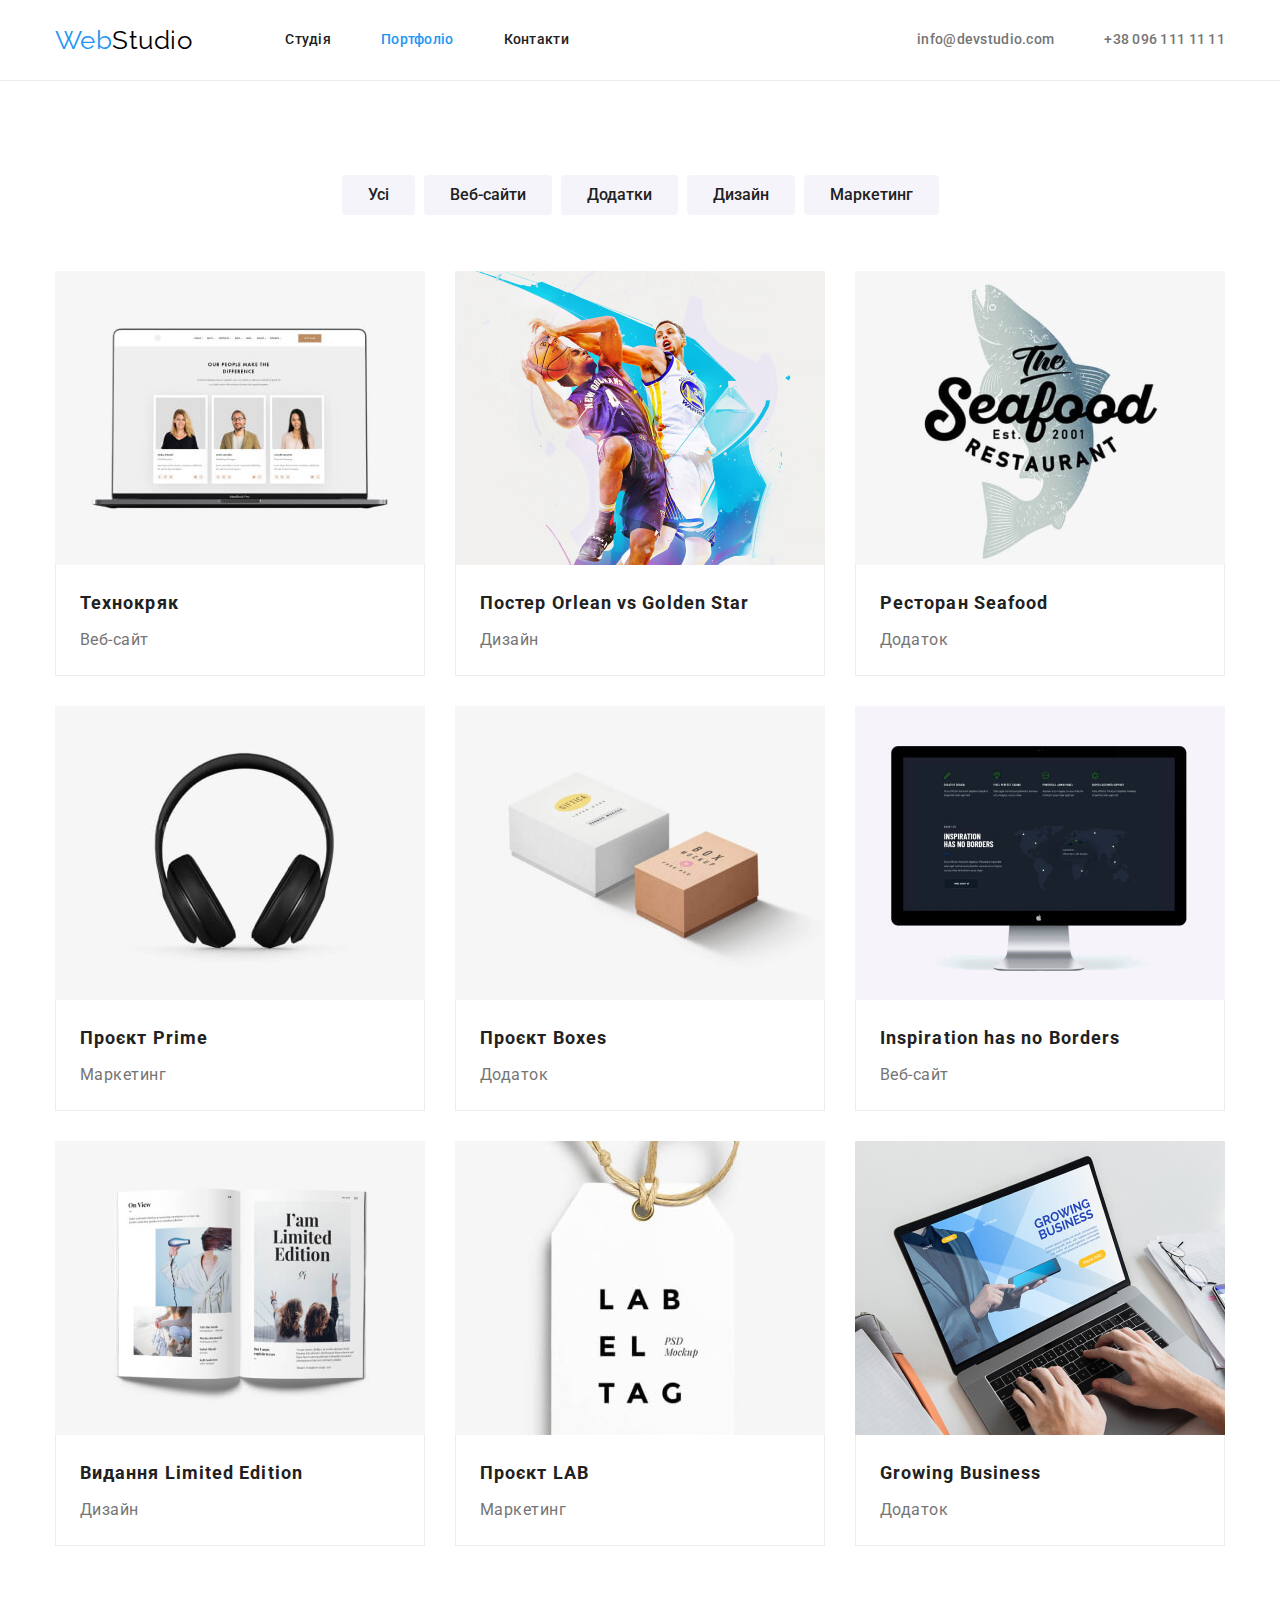
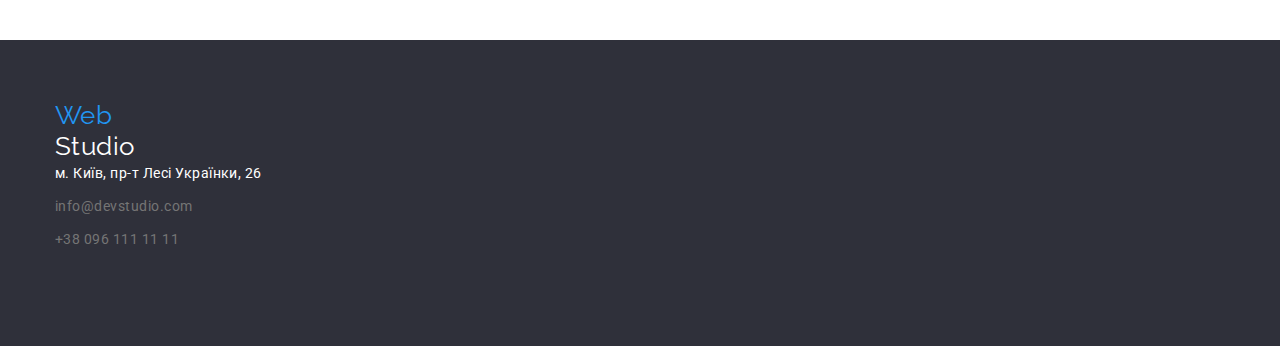
==== portfolio.html @ 3ecb381e "reloaded 4th" ====
<!DOCTYPE html>
<html lang="uk">

  <head>
    <meta charset="UTF-8" />
    <meta name="viewport" content="width=device-width, initial-scale=1.0" />
    <title>Document</title>
    <link rel="preconnect" href="https://fonts.googleapis.com">
    <link rel="preconnect" href="https://fonts.gstatic.com" crossorigin>
    <link
      href="https://fonts.googleapis.com/css2?family=Raleway:wght@700&family=Roboto:wght@400;500;700;900&display=swap"
      rel="stylesheet">

    <link rel="stylesheet"
      href="https://cdnjs.cloudflare.com/ajax/libs/modern-normalize/1.1.0/modern-normalize.min.css">

    <link rel="stylesheet" href="./css/style.css" />
  </head>

  <body>
    <header class="header">
      <div class="container nav-box">
        <a class="logo long-logo" href="./index.html" lang="en">Web<span class="logo-header">Studio</span>
        </a>
        <nav>
          <ul class="site-nav list">
            <li class="site-nav item"><a href="./index.html" class="link">Cтудія</a></li>
            <li class="site-nav item"><a href="./portfolio.html" class="link current">Портфоліо</a></li>
            <li class="site-nav item"><a href="" class="link">Контакти</a></li>
          </ul>
        </nav>
        <ul class="auth-nav list">
          <li class="auth-nav item">
            <a href="mailto:info@devstudio.com" class="link email">info@devstudio.com</a>
          </li>
          <li class="auth-nav item">
            <a href="tel:+380961111111" class="link phone">+38 096 111 11 11</a>
          </li>
        </ul>
      </div>
    </header>

    <main>
      <section class="portfolio-section">
        <div class="container portfolio-box">
          <!-- Porfolio buttons -->
          <h1 class="portfolio-heading">Портфоліo</h1>
          <ul class="buttons list">
            <li><button class="port-btn" type="button">Усі</button></li>
            <li><button class="port-btn" type="button">Веб-сайти</button></li>
            <li><button class="port-btn" type="button">Додатки</button></li>
            <li><button class="port-btn" type="button">Дизайн</button></li>
            <li><button class="port-btn" type="button">Маркетинг</button></li>
          </ul>
          <!-- Porfolio cards -->
          <ul class="portfolio list">
            <li class="port-card">
              <a href="items">
                <img src="./images/project_1.jpg" alt="Лептоп" width="370" height="294">
                <div class="port-item">
                  <h2 class="porthead link">Технокряк</h2>
                  <p class="porttext">Веб-сайт</p>
                </div>
              </a>
            </li>
            <li class="port-card">
              <a href="">
                <img src="./images/project_2.jpg" alt="два баскетболіста" width="370" height="294">
                <div class="port-item">
                  <h2 class="porthead link">Постер <span lang="en">Orlean vs Golden Star</span> </h2>
                  <p class="porttext">Дизайн</p>
                </div>
              </a>
            </li>
            <li class="port-card">
              <a href="">
                <img src="./images/project_3.jpg" alt="логотип ресторану у вигляді риби" width="370" height="294">
                <div class="port-item">
                  <h2 class="porthead link">Ресторан <span lang="en">Seafood</span> </h2>
                  <p class="porttext">Додаток</p>
                </div>
              </a>
            </li>
            <li class="port-card">
              <a href="">
                <img src="./images/project_4.jpg" alt="навушники" width="370" height="294">
                <div class="port-item">
                  <h2 class="porthead link">Проєкт <span lang="en">Prime</span></h2>
                  <p class="porttext">Маркетинг</p>
                </div>
              </a>
            </li>
            <li class="port-card">
              <a href="">
                <img src="./images/project_5.jpg" alt="дві коробки" width="370" height="294">
                <div class="port-item">
                  <h2 class="porthead link">Проєкт <span lang="en">Boxes</span> </h2>
                  <p class="porttext">Додаток</p>
                </div>
              </a>
            </li>
            <li class="port-card">
              <a href="">
                <img src="./images/project_6.jpg" alt="монітор" width="370" height="294">
                <div class="port-item">
                  <h2 class="porthead link" lang="en">Inspiration has no Borders</h2>
                  <p class="porttext">Веб-сайт</p>
                </div>
              </a>
            </li>
            <li class="port-card">
              <a href="">
                <img src="./images/project_7.jpg" alt="відкритий журнал" width="370" height="294">
                <div class="port-item">
                  <h2 class="porthead link">Видання <span lang="en">Limited Edition</span> </h2>
                  <p class="porttext">Дизайн</p>
                </div>
              </a>
            </li>
            <li class="port-card">
              <a href="">
                <img src="./images/project_8.jpg" alt="бумажний тег" width="370" height="294">
                <div class="port-item">
                  <h2 class="porthead link">Проєкт <span lang="en">LAB</span> </h2>
                  <p class="porttext">Маркетинг</p>
                </div>
              </a>
            </li>
            <li class="port-card">
              <a href="">
                <img src="./images/project_9.jpg" alt="ноутбук та руки" width="370" height="294">
                <div class="port-item">
                  <h2 class="porthead link" lang="en">Growing Business</h2>
                  <p class="porttext">Додаток</p>
                </div>
              </a>
            </li>
          </ul>
        </div>
      </section>
    </main>
    <!-- Footer  -->
    <footer class="footer-section">
      <div class="container footer-box">
        <address>
          <a class="logo" href="./index.html" lang="en">Web<span class="logo-footer">Studio</span></a>
          <ul class="footer list">
            <li class="foot-address">
              <a href="https://goo.gl/maps/tjJPvLMSp22ZhGSN8" class="link" target="_blank"
                rel="noopener nofollow noreferrer">м. Київ, пр-т Лесі Українки, 26</a>
            </li>
            <li class="foot-address">
              <a class="link-email" href="mailto:info@devstudio.com">info@devstudio.com</a>
            </li>
            <li>
              <a class="link-phone" href="tel:+380961111111">+38 096 111 11 11</a>
            </li>
          </ul>
      </div>
      </address>
    </footer>
  </body>

</html>
---- css/style.css ----
:root {
  --main-color-text: #212121;
  --secondary-color-text: #757575;
  --accent-color: #2196f3;
  --white-color: #ffffff;
  --team-background: #f5f4fa;
  --hero-background: #2f303a;
  --port-button: #f5f4fa;
  --primary-font: roboto, sans-serif;
  --header-font: #000000;
  --footer-font: #ffffff;
  --button-hover: #188ce8;
  --social-link: #AFB1B8;
}

body {
  background-color: var(--white-color);
  color: var(--main-color-text);
  font-family: var(--primary-font);
  letter-spacing: 0.03em;
}

/* Default reset */
.list {
  margin: 0;
  padding: 0;
  list-style: none;
}

h1,
h2,
h3 {
  text-align: center;
  margin-top: 0;
  margin-bottom: 0;
}

p {
  margin-top: 0;
  margin-bottom: 0;
}
ul ol {
  margin-top: 0;
  margin-bottom: 0;
  padding-left: 0;
}
button {
  cursor: pointer;
  font-family: inherit;
}
.link {
  text-decoration: none;
}
img {
  display: block;
}
/*\ Default reset \*/

.container {
  width: 1200px;
  padding-left: 15px;
  padding-right: 15px;
  margin-right: auto;
  margin-left: auto;
}

/* header */

.header {
  border-bottom: 1px solid #ececec;
}

.logo {
  text-decoration: none;
  color: var(--accent-color);
  font-family: raleway, sans-serif;
  font-size: 26px;
  line-height: 1.19;
  font-style: normal;
}

.logo-header {
  display: block;
  color: var(--header-font);
}

.long-logo {
  display: flex;
  padding-top: 24px;
  padding-bottom: 24px;
  margin-right: 93px;
}

.logo-footer {
  display: block;
  color: var(--footer-font);
}

.nav-box {
  display: flex;
  align-items: center;
}

/* =========Navigation==========  */

.auth-nav.list {
  display: flex;
  list-style: none;

}

.site-nav.list {
  display: flex;
  gap: 50px;

}

.site-nav .link {
  display: block;
  padding-top: 32px;
  padding-bottom: 32px;

  color: var(--main-color-text);
  font-weight: 500;
  font-size: 14px;
  line-height: 1.14;
  letter-spacing: 0.02em;
}

.link.current {
  color: var(--accent-color);
}



.auth-nav .link {
  display: flex;
  color: var(--secondary-color-text);
  font-weight: 500;
  font-size: 14px;
  line-height: 1.14;
  letter-spacing: 0.02em;
}

.site-nav .link:hover,
.site-nav .link:focus {
  color: var(--accent-color);
}


.auth-nav .link:hover,
.auth-nav .link:focus {
  color: var(--accent-color);
}

.link.email,
.link.phone {
  display: inline-block;
  padding-top: 32px;
  padding-bottom: 32px;
  color: var(--secondary-color-text);
    display: flex;
  align-items: center;
  fill: currentColor;


}

.mail-us,
.call-us {
 margin-right: 10px;
}

.link-email:hover .mail-us,
.link-phone:hover .call-us {
  fill: var(--accent-color);
}





.auth-nav.list {
  display: flex;
  margin-left: auto;
  gap: 50px;
}

.auth-nav.item {
  display: flex;
  align-items:center;
}

/*============= Hero=============  */

.hero {
  background-color: var(--hero-background);
  text-align: center;
  padding-top: 200px;
  padding-bottom: 200px;
}
.hero-box {
  display: block;
  margin-left: auto;
  margin-right: auto;
  width: 700px;
}

/* Overlay  */

.background {
  max-width: 1600px;
  height: 600px;
  margin: 0 auto;
  background-color: var(--hero-background);
  background-image: linear-gradient(rgba(25, 28, 38, 0.2), rgba(25, 28, 38, 0.2)),
    url(../images/hero_bcg.jpg);
  background-repeat: no-repeat;
  background-size: cover;
}

.hero-heading {
  color: var(--white-color);
  font-weight: 900;
  font-size: 44px;
  line-height: 1.36;
  letter-spacing: 0.06em;
  text-transform: uppercase;
  cursor: pointer;

  padding-top: 0px;
  padding-bottom: 0px;
  margin-bottom: 30px;
  margin-top: 0px;
}

.button {
  color: var(--white-color);
  background-color: var(--accent-color);
  font-weight: 700;
  font-size: 16px;
  line-height: 1.87;
  border-radius: 4px;
  padding: 10px 32px;
  display: inline-block;
  min-width: 216px;
  text-align: center;
  border: 1px solid transparent;
}

button:active,
button:hover {
  background-color: #188ce8;
  color: var(--white-color);
}

/* ===========Feature============  */

.features {
  padding-top: 94px;
  padding-bottom: 94px;
}

.feature-box {
  display: flex;
  margin-left: auto;
  margin-right: auto;

  

 
}

.feature-list.list {
  display: flex;
  gap: 30px;
 margin-left: auto;
 margin-right: auto;
}

.feature-heading {
  position: absolute;
  white-space: nowrap;
  width: 1px;
  height: 1px;
  overflow: hidden;
  border: 0;
  padding: 0;
  clip: rect(0 0 0 0);
  clip-path: inset(50%);
}


.feature-title {
  color: var(--main-color-text);
  font-weight: 700;
  font-size: 14px;
  line-height: 1.14;
  text-transform: uppercase;
  text-align: start;
  margin-bottom: 10px;
}

.feature-text {
  font-size: 14px;
  line-height: 1.71;
  color: var(--secondary-color-text);
}


.feature-icon-item {
  display: flex;
  margin-bottom: 30px;
  align-items: center;
  justify-content: center;
  width: 270px;
  height: 120px;
  background-color: var(--team-background);
  border-radius: 4px;
}




/*=========== Work ========== */

.work-list.list {
  display: flex;
  gap: 30px;
}

.work-list.item {
  flex-basis: calc((100%-60px) / 3);
}

.work {
  padding-bottom: 94px;
}
.work-box {
  display: block;
  margin-left: auto;
  margin-right: auto;
}

/*============== Team ============ */

.team {
  background-color: var(--port-button);
  padding-bottom: 94px;
  padding-top: 94px;
}

.team-box {
  margin-left: auto;
  margin-right: auto;
}

.section-card {
  background-color: var(--footer-font);
  cursor: pointer;
  text-align: center;
  border-radius: 0px 0px 4px 4px;
}

.section-card:hover,
.section-card:focus{
  box-shadow: 0px 1px 3px rgba(0, 0, 0, 0.12), 0px 1px 1px rgba(0, 0, 0, 0.14), 0px 2px 1px rgba(0, 0, 0, 0.2);
border-radius: 0px 0px 4px 4px;
}

.section-heading {
  font-weight: 700;
  font-size: 36px;
  line-height: 1.16;
  color: var(--main-color-text);
  margin-bottom: 50px;
}
.section-title {
  font-weight: 500;
  font-size: 16px;
  line-height: 1.18;
  color: var(--main-color-text);
  margin-bottom: 10px;
}
.section-text {
  font-size: 16px;
  line-height: 1.18;
  color: var(--secondary-color-text);
  margin-bottom: 16px;
}
.section-list.list {
  display: flex;
  gap: 30px;
}

.sectiom-card {
  flex-basis: calc((100%-90px) / 4);
}

.card-box {
  padding: 30px;
}

.social-list {
  display: flex;
  justify-content: center;
  column-gap: 10px;


}

.social-list-link {
  display: flex;
  align-items: center;
  justify-content: center;
  width: 44px;
  height: 44px;
  border-radius: 50%;
 
}
.social-list-link:hover,
.social-list-link:focus {
  background-color: var(--accent-color);
}

.social-list-link:hover .social-list-icon,
.social-list-link:focus .social-list-icon {
  fill: var(--white-color);

}



.social-list-icon {
  width: 20px;
  height: 20px;
  fill: var(--social-link);

}

/* ===========Clients =========== */

.clients-box {
   padding-bottom: 94px;
  padding-top: 94px;
}

.clients-list {
  display: flex;
  align-content: center;
  justify-content: center;
   gap: 30px;
}

.clients-link {
  display: flex;
  align-items: center;
  justify-content: center;
  border-radius: 4px;
  border: 1px solid var(--social-link); 
  width: 170px;
  height: 92px;
  color: var(--social-link);
}

.clients-logo {
  fill: currentColor;
  width: 106px;
  height: 60px;

}

.clients-link:hover,
.clients-link:focus {
  border:
  1px solid var(--accent-color);
  color: var(--accent-color);


}



/* =============Footer===========  */


.footer-section {
  background-color: var(--hero-background);
  padding-bottom: 94px;
  padding-top: 60px;
}

.long-logob {
  display: flex;
  margin-bottom: 20px;
}

.container .footer-box {
  display: flex;
  margin-left: auto;
    margin-right: auto;

}
address .link {
  font-style: normal;
  font-weight: 400;
  font-size: 14px;
  line-height: 1.71;
  color: var(--footer-font);
}

address .link-email,
address .link-phone {
  color: var(--secondary-color-text);
  text-decoration: none;
  font-style: normal;
  font-weight: 400;
  font-size: 14px;
  line-height: 1.71;
}

address .link-email:hover,
address .link-phone:hover {
  color: var(--accent-color);
}

.foot-address {
  margin-bottom: 9px;
}




.footer-box {
  display: flex;
  align-items: baseline;
}

.join {
  width: 206px;
  height: 80px;
  margin-left: 70px;
}

.social-list-link {
   border-radius: 50%;
   background: rgba(255, 255, 255, 0.1);;
}

.join-title {
font-weight: 700;
font-size: 14px;
line-height: 16px;
letter-spacing: 0.03em;
text-transform: uppercase;
color: var(--white-color);
margin-bottom: 20px;
}

.social-list-icon-footer{
  fill: var(--white-color);
  width: 20px;
  height: 20px;

}



/* ===========Portfolio============  */

.portfolio-section {
  padding-top: 94px;
  padding-bottom: 94px;
}

.buttons.list {
  display: flex;
  align-items: center;
  justify-content: center;
  gap: 9px;
  margin-bottom: 56px;
}

.portfolio.list {
  display: flex;
  flex-wrap: wrap;
  gap: 30px;
}


.port-card:hover {
  

}

.port-item {
  padding: 20px 24px;
  border-bottom: 1px solid #ececec;
  border-left: 1px solid #ececec;
  border-right: 1px solid #ececec;
}

a {
  text-decoration: none;
}

.port-btn {
  font-weight: 500;
  font-size: 16px;
  line-height: 1.62;
  color: var(--main-color-text);
  background-color: var(--port-button);
  text-align: center;
  border: 1px solid transparent;
  border-radius: 4px;
  display: inline-block;
  padding: 6px 25px;


}
.porthead {
  font-weight: 700;
  font-size: 18px;
  line-height: 2;
  letter-spacing: 0.06em;
  color: var(--main-color-text);
  cursor: pointer;
}

.porthead.link {
  text-align: left;
  margin-bottom: 4px;
}

.port-btn:focus,
.port-btn:hover {
  background-color: #188ce8;
  color: var(--white-color);
  box-shadow: 0px 3px 1px rgba(0, 0, 0, 0.1), 0px 1px 2px rgba(0, 0, 0, 0.08), 0px 2px 2px rgba(0, 0, 0, 0.12);
border-radius: 4px;
}

.portfolio-heading {
  position: absolute;
  white-space: nowrap;
  width: 1px;
  height: 1px;
  overflow: hidden;
  border: 0;
  padding: 0;
  clip: rect(0 0 0 0);
  clip-path: inset(50%);
}

.porttext {
  font-size: 16px;
  line-height: 1.88;
  color: var(--secondary-color-text);
}
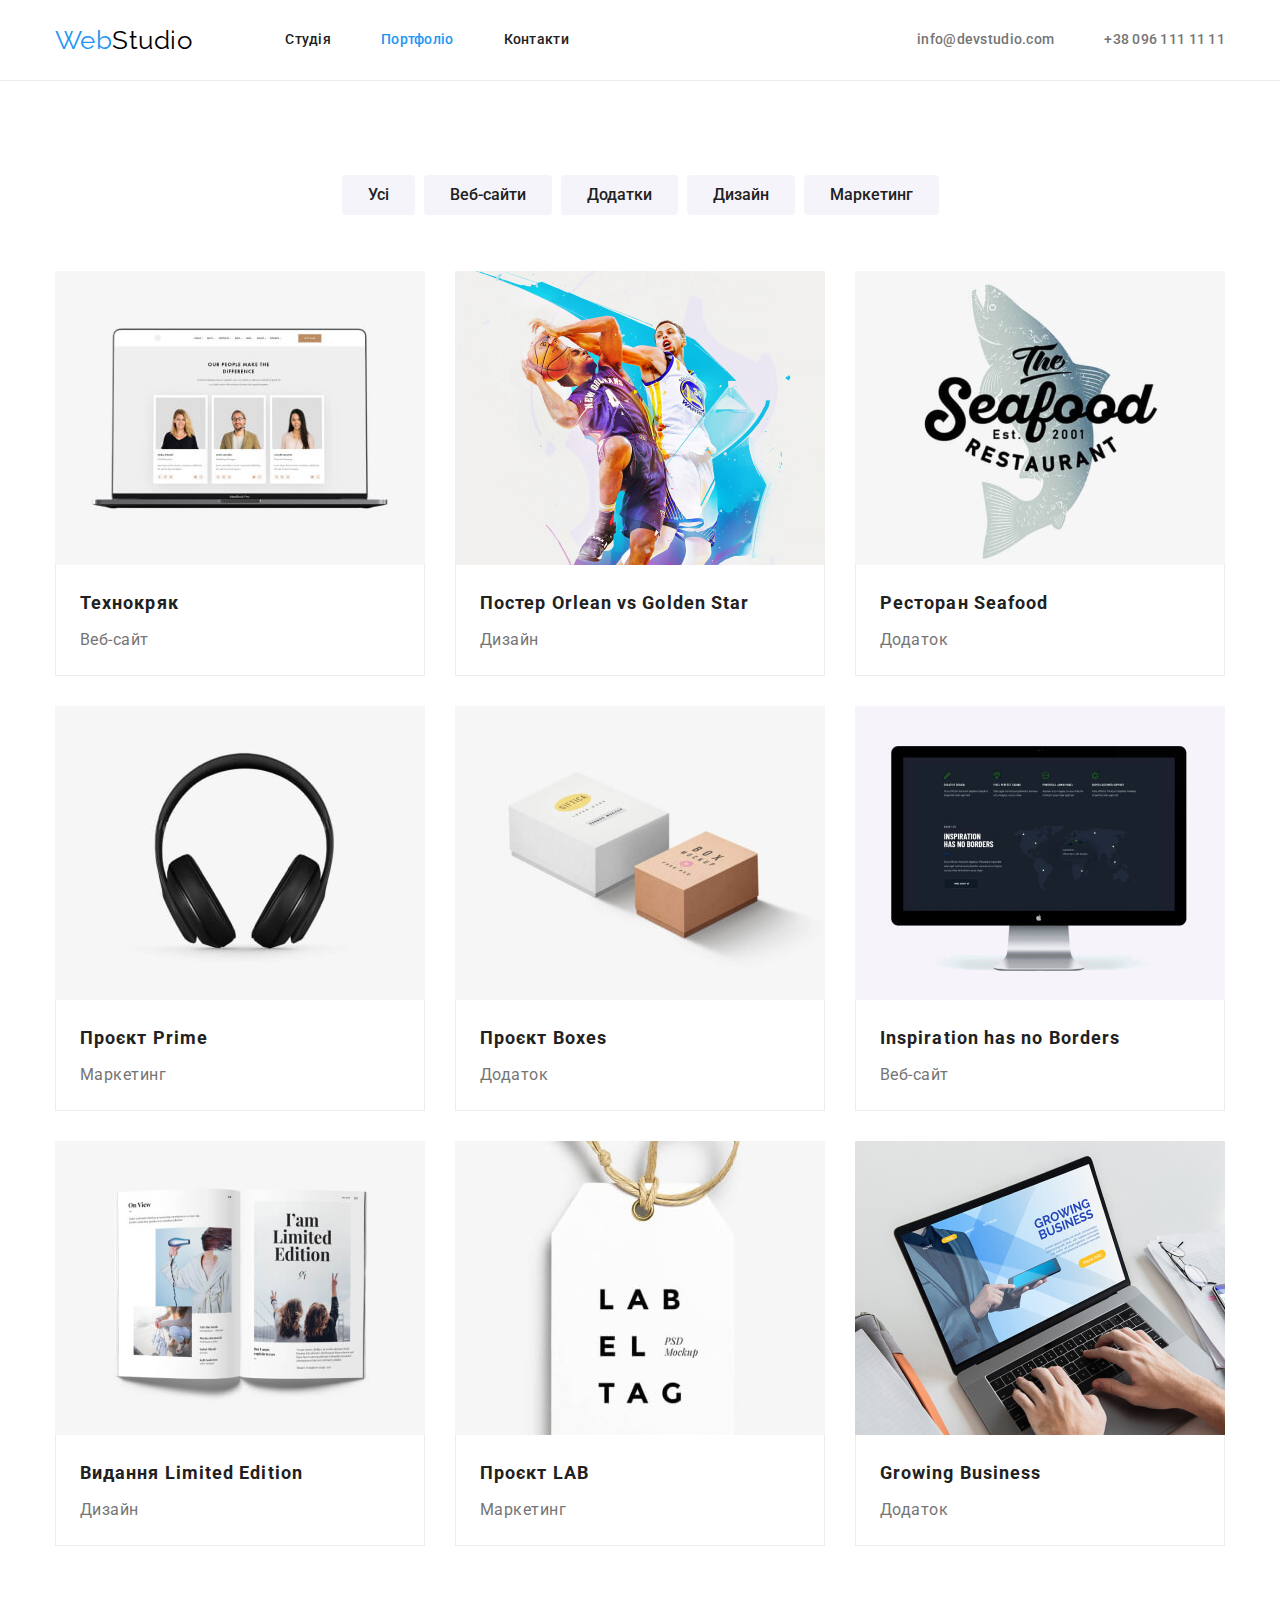
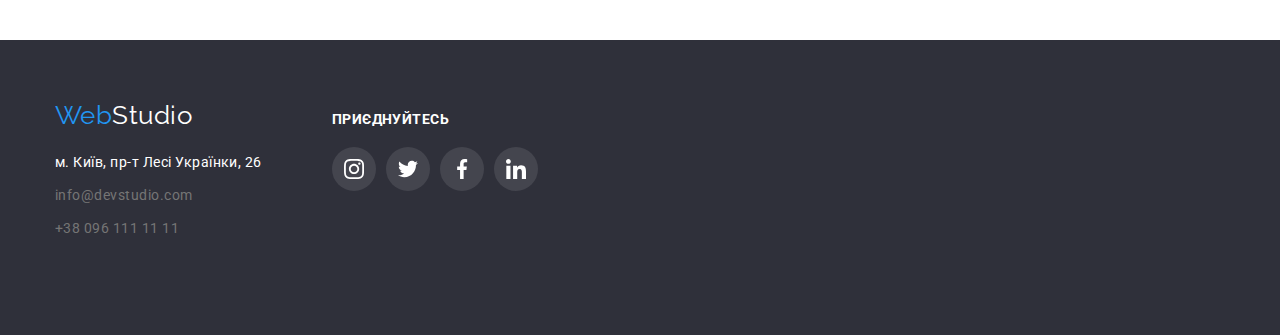
==== commit b950554b: "final before mentor" ====
--- a/portfolio.html
+++ b/portfolio.html
@@ -55,7 +55,7 @@
           <!-- Porfolio cards -->
           <ul class="portfolio list">
             <li class="port-card">
-              <a href="items">
+              <a class="card" href="items">
                 <img src="./images/project_1.jpg" alt="Лептоп" width="370" height="294">
                 <div class="port-item">
                   <h2 class="porthead link">Технокряк</h2>
@@ -64,7 +64,7 @@
               </a>
             </li>
             <li class="port-card">
-              <a href="">
+              <a class="card" href="">
                 <img src="./images/project_2.jpg" alt="два баскетболіста" width="370" height="294">
                 <div class="port-item">
                   <h2 class="porthead link">Постер <span lang="en">Orlean vs Golden Star</span> </h2>
@@ -73,7 +73,7 @@
               </a>
             </li>
             <li class="port-card">
-              <a href="">
+              <a class="card" href="">
                 <img src="./images/project_3.jpg" alt="логотип ресторану у вигляді риби" width="370" height="294">
                 <div class="port-item">
                   <h2 class="porthead link">Ресторан <span lang="en">Seafood</span> </h2>
@@ -82,7 +82,7 @@
               </a>
             </li>
             <li class="port-card">
-              <a href="">
+              <a class="card" href="">
                 <img src="./images/project_4.jpg" alt="навушники" width="370" height="294">
                 <div class="port-item">
                   <h2 class="porthead link">Проєкт <span lang="en">Prime</span></h2>
@@ -91,7 +91,7 @@
               </a>
             </li>
             <li class="port-card">
-              <a href="">
+              <a class="card" href="">
                 <img src="./images/project_5.jpg" alt="дві коробки" width="370" height="294">
                 <div class="port-item">
                   <h2 class="porthead link">Проєкт <span lang="en">Boxes</span> </h2>
@@ -100,7 +100,7 @@
               </a>
             </li>
             <li class="port-card">
-              <a href="">
+              <a class="card" href="">
                 <img src="./images/project_6.jpg" alt="монітор" width="370" height="294">
                 <div class="port-item">
                   <h2 class="porthead link" lang="en">Inspiration has no Borders</h2>
@@ -109,7 +109,7 @@
               </a>
             </li>
             <li class="port-card">
-              <a href="">
+              <a class="card" href="">
                 <img src="./images/project_7.jpg" alt="відкритий журнал" width="370" height="294">
                 <div class="port-item">
                   <h2 class="porthead link">Видання <span lang="en">Limited Edition</span> </h2>
@@ -118,7 +118,7 @@
               </a>
             </li>
             <li class="port-card">
-              <a href="">
+              <a class="card" href="">
                 <img src="./images/project_8.jpg" alt="бумажний тег" width="370" height="294">
                 <div class="port-item">
                   <h2 class="porthead link">Проєкт <span lang="en">LAB</span> </h2>
@@ -127,7 +127,7 @@
               </a>
             </li>
             <li class="port-card">
-              <a href="">
+              <a class="card" href="">
                 <img src="./images/project_9.jpg" alt="ноутбук та руки" width="370" height="294">
                 <div class="port-item">
                   <h2 class="porthead link" lang="en">Growing Business</h2>
@@ -142,8 +142,9 @@
     <!-- Footer  -->
     <footer class="footer-section">
       <div class="container footer-box">
+        <div class="address-box ">
+          <a class="logo long-logob" href="./index.html" lang="en">Web<span class="logo-footer">Studio</span></a>
         <address>
-          <a class="logo" href="./index.html" lang="en">Web<span class="logo-footer">Studio</span></a>
           <ul class="footer list">
             <li class="foot-address">
               <a href="https://goo.gl/maps/tjJPvLMSp22ZhGSN8" class="link" target="_blank"
@@ -156,6 +157,40 @@
               <a class="link-phone" href="tel:+380961111111">+38 096 111 11 11</a>
             </li>
           </ul>
+        </div>
+        <div class="join">
+          <h3 class="join-title">приєднуйтесь</h3>
+          <ul class="social-list list">
+            <li class="social-list-item">
+              <a href="" class="social-list-link">
+                <svg lang="en" aria-lable="instagram icon" class="social-list-icon-footer">
+                  <use href="./images/icons.svg#icon-instagram"></use>
+                </svg>
+              </a>
+            </li>
+            <li class="social-list-item">
+              <a href="" class="social-list-link">
+                <svg lang="en" aria-lable="twitter icon" class="social-list-icon-footer">
+                  <use href="./images/icons.svg#icon-twitter"></use>
+                </svg>
+              </a>
+            </li>
+            <li class="social-list-item">
+              <a href="" class="social-list-link">
+                <svg lang="en" aria-lable="facebook icon" class="social-list-icon-footer">
+                  <use href="./images/icons.svg#icon-facebook"></use>
+                </svg>
+              </a>
+            </li>
+            <li class="social-list-item">
+              <a href="" class="social-list-link">
+                <svg lang="en" aria-lable="linkedin icon" class="social-list-icon-footer">
+                  <use href="./images/icons.svg#icon-linkedin"></use>
+                </svg>
+              </a>
+            </li>
+          </ul>
+        </div>
       </div>
       </address>
     </footer>
--- a/css/style.css
+++ b/css/style.css
@@ -20,7 +20,7 @@
   letter-spacing: 0.03em;
 }
 
-/* Default reset */
+/* ==========Default reset=========== */
 .list {
   margin: 0;
   padding: 0;
@@ -54,7 +54,7 @@
 img {
   display: block;
 }
-/*\ Default reset \*/
+/*\============== Default reset============== \*/
 
 .container {
   width: 1200px;
@@ -64,7 +64,7 @@
   margin-left: auto;
 }
 
-/* header */
+/*=================== header ==================*/
 
 .header {
   border-bottom: 1px solid #ececec;
@@ -206,7 +206,7 @@
   width: 700px;
 }
 
-/* Overlay  */
+/* ================Overlay ============= */
 
 .background {
   max-width: 1600px;
@@ -393,8 +393,10 @@
   gap: 30px;
 }
 
-.sectiom-card {
+.section-card {
   flex-basis: calc((100%-90px) / 4);
+   box-shadow: 0px 1px 3px rgba(0, 0, 0, 0.12), 0px 1px 1px rgba(0, 0, 0, 0.14), 0px 2px 1px rgba(0, 0, 0, 0.2);
+border-radius: 0px 0px 4px 4px;
 }
 
 .card-box {
@@ -555,6 +557,7 @@
 text-transform: uppercase;
 color: var(--white-color);
 margin-bottom: 20px;
+text-align: start;
 }
 
 .social-list-icon-footer{
@@ -588,9 +591,15 @@
 }
 
 
-.port-card:hover {
+.port-card:hover,
+.port-card:focus  {
+box-shadow: 0px 1px 1px rgba(0, 0, 0, 0.12), 0px 4px 4px rgba(0, 0, 0, 0.06), 1px 4px 6px rgba(0, 0, 0, 0.16);
   
-
+}
+
+.card:hover, 
+.card:focus {
+  box-shadow: 0px 1px 1px rgba(0, 0, 0, 0.12), 0px 4px 4px rgba(0, 0, 0, 0.06), 1px 4px 6px rgba(0, 0, 0, 0.16);
 }
 
 .port-item {
